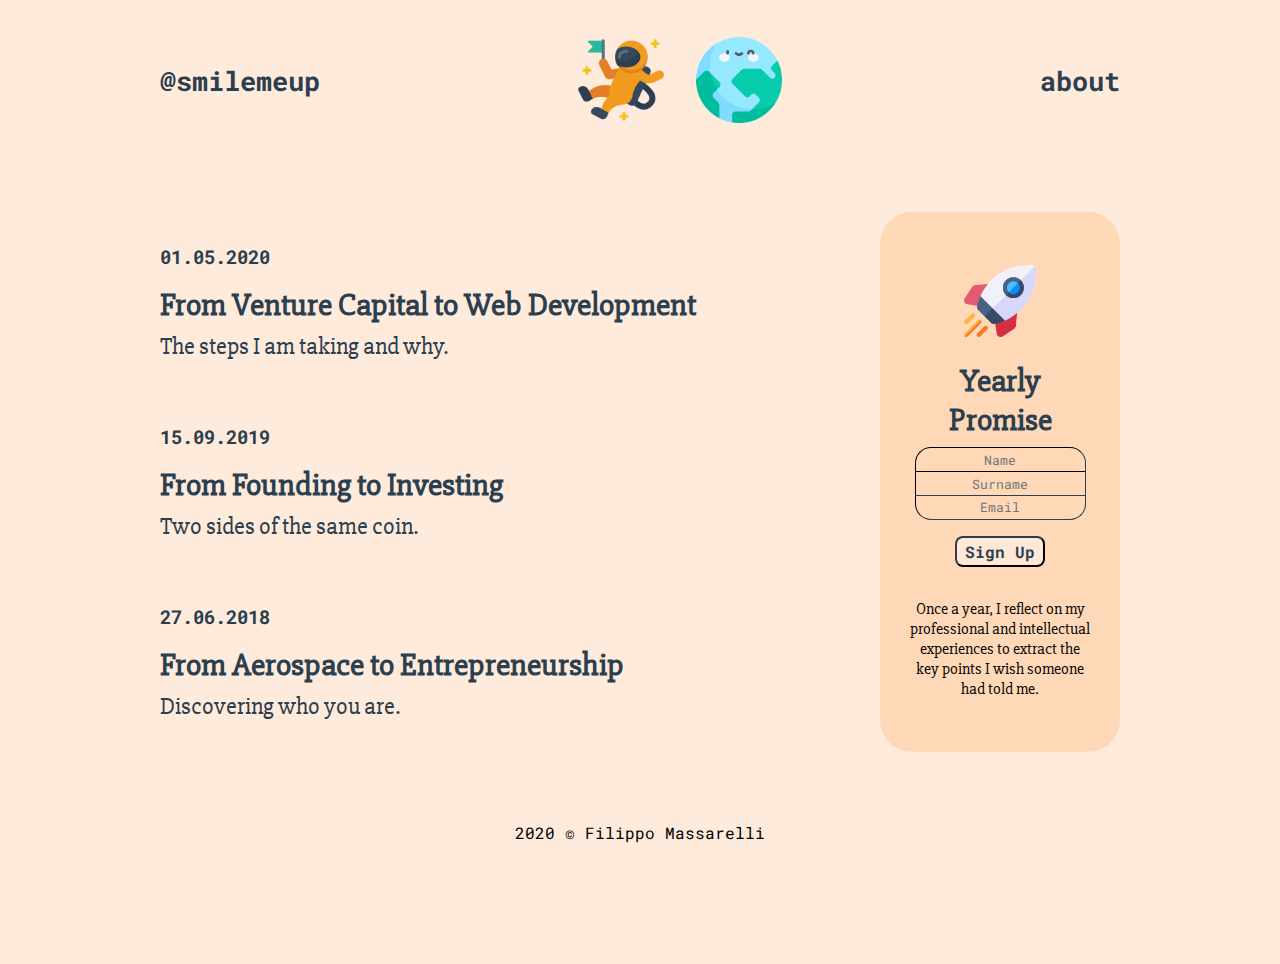
==== index.html @ 7c5bbe66 "make blog site with a responsive (@900vw) grid layout of flexbox component areas. Head area with nav" ====
<!DOCTYPE html>
<html>
  <head>
    <meta charset="utf-8" />
    <title>Home</title>
    <link
      href="https://fonts.googleapis.com/css2?family=Roboto+Mono:wght@300&family=Slabo+27px&display=swap"
      rel="stylesheet"
    />
    <link rel="stylesheet" href="css/styles.css" />
  </head>
  <body>
    <header>
      <a class="navlink" href="https://www.linkedin.com/in/smilemeup/"
        >@smilemeup</a
      >
      <div class="hero">
        <img src="./images/astronaut-nb.png" alt="astro" />
        <img src="./images/earth-nb.png" alt="earth" />
      </div>
      <a class="navlink" href="pages/about.html">about</a>
    </header>
    <main>
      <article class="post-snippet">
        <h3>01.05.2020</h3>
        <a href="./pages/post-1.html"
          ><h1>From Venture Capital to Web Development</h1></a
        >
        <h2>The steps I am taking and why.</h2>
      </article>
      <article class="post-snippet">
        <h3>15.09.2019</h3>
        <a href="./pages/post-2.html"><h1>From Founding to Investing</h1></a>
        <h2>Two sides of the same coin.</h2>
      </article>
      <article class="post-snippet">
        <h3>27.06.2018</h3>
        <a href="./pages/post-3.html"
          ><h1>From Aerospace to Entrepreneurship</h1></a
        >
        <h2>Discovering who you are.</h2>
      </article>
    </main>
    <aside>
      <img
        class="hero"
        src="./images/rocket.png"
        alt=""
        width="72"
        height="72"
      />
      <h1>Yearly Promise</h1>
      <form action="/signup.html" method="post" class="aside">
        <input
          class="input-top"
          type="text"
          name="fName"
          placeholder="Name"
          required
        />
        <input
          class="input-middle"
          type="text"
          name="lName"
          placeholder="Surname"
          required
        />
        <input
          class="input-bottom"
          type="email"
          name="email"
          placeholder="Email"
          required
        />
        <button type="submit" class="cta">Sign Up</button>
      </form>
      <p>
        Once a year, I reflect on my professional and intellectual experiences
        to extract the key points I wish someone had told me.
      </p>
    </aside>
    <footer>
      <p>2020 © Filippo Massarelli</p>
    </footer>
  </body>
</html>
---- css/styles.css ----
/* ----------- Homepage layout */

@import "./layout.css";

/* ----------- Typography */

@import "./typography.css";

/* ----------- Head */

@import "./head.css";

.post-snippet {
  margin: auto 0;
}

.post-snippet h1:hover {
  /* text-decoration: underline;
  text-decoration-color: transparent; */
  color: #e27e05;
}

footer p {
  font-size: 1rem;
  font-family: "Roboto Mono", monospace;
  margin: auto;
}

.cta {
  border-radius: 0.5rem;
  padding: 0.2rem 0.5rem;
  border-color: #2c3f4f;

  background-color: #ffe8d6;
  font-size: 1rem;
  font-family: "Roboto Mono", monospace;
  color: #2c3f4f;
  font-weight: bolder;

  margin: 1rem 0;
}

.cta:hover {
  border-color: #e27e05;
  background-color: #e27e05;
}

.aside {
  display: flex;
  flex-direction: column;
  align-items: center;
}

.aside input {
  padding: 0.15rem 0;
  text-align: center;

  border-width: 0.11rem;
  border-color: #2c3f4f;
  background-color: transparent;

  font-family: "Roboto Mono", monospace;
}

.input-top {
  border-top-left-radius: 1rem;
  border-top-right-radius: 1rem;
  border-bottom: none;
}

.input-bottom {
  border-bottom-left-radius: 1rem;
  border-bottom-right-radius: 1rem;
  border-top: none;
}

aside img {
  height: 15%;
  margin: 1rem;
  z-index: 1;
}
@media (max-width: 900px) {
  aside img {
    width: 10%;
  }
}
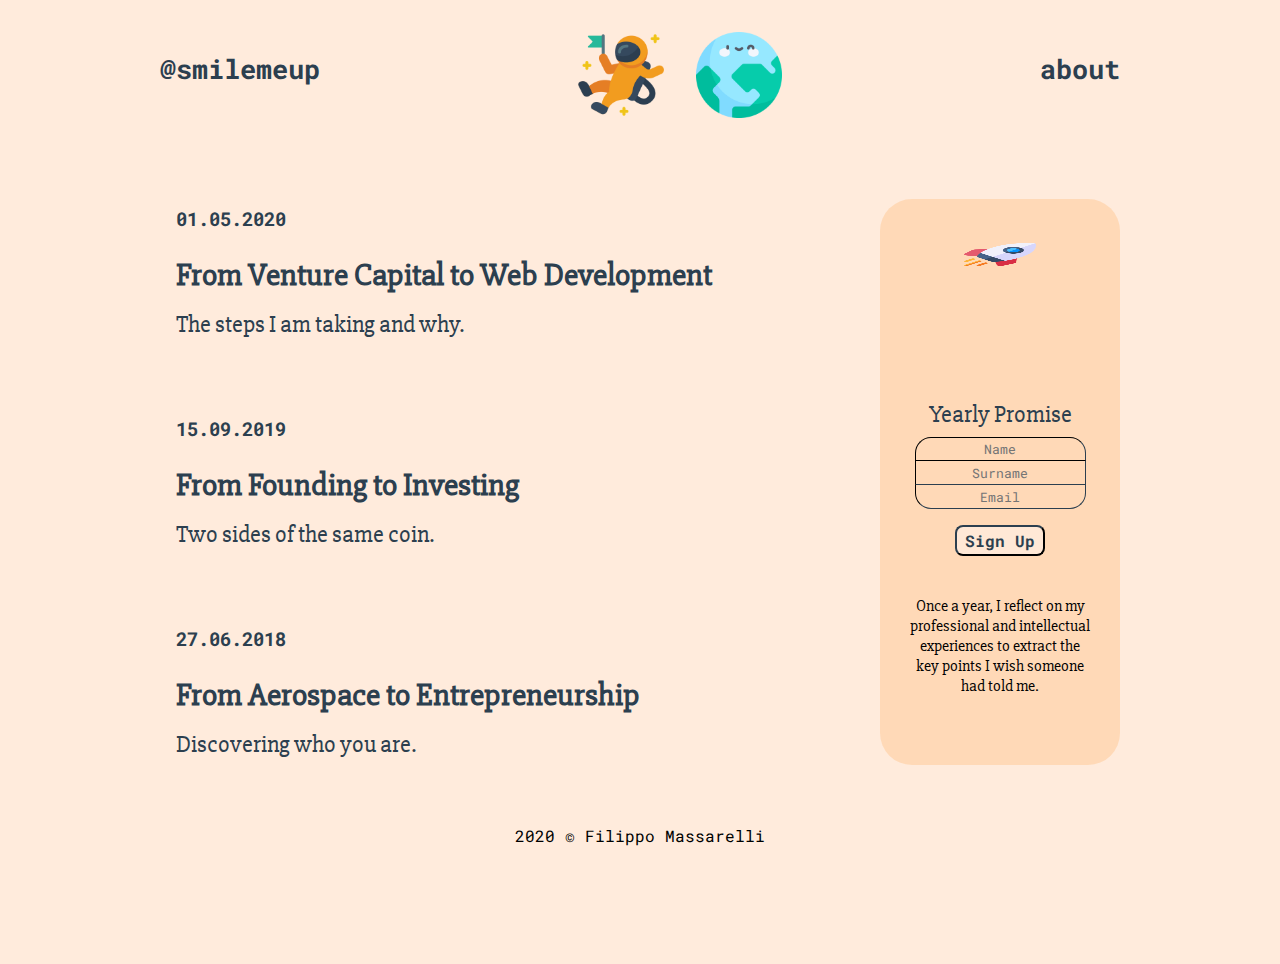
==== commit 2634e2ab: "add card hover effect, change post-snippet color effect, refactor index.html" ====
--- a/index.html
+++ b/index.html
@@ -21,36 +21,28 @@
       <a class="navlink" href="pages/about.html">about</a>
     </header>
     <main>
-      <article class="post-snippet">
+      <a href="./pages/post-1.html" class="post-snippet card">
         <h3>01.05.2020</h3>
-        <a href="./pages/post-1.html"
-          ><h1>From Venture Capital to Web Development</h1></a
-        >
+        <h1>From Venture Capital to Web Development</h1>
         <h2>The steps I am taking and why.</h2>
-      </article>
-      <article class="post-snippet">
+      </a>
+
+      <a href="./pages/post-2.html" class="post-snippet card">
         <h3>15.09.2019</h3>
-        <a href="./pages/post-2.html"><h1>From Founding to Investing</h1></a>
+        <h1>From Founding to Investing</h1>
         <h2>Two sides of the same coin.</h2>
-      </article>
-      <article class="post-snippet">
+      </a>
+      <a href="./pages/post-3.html" class="post-snippet card">
         <h3>27.06.2018</h3>
-        <a href="./pages/post-3.html"
-          ><h1>From Aerospace to Entrepreneurship</h1></a
-        >
+        <h1>From Aerospace to Entrepreneurship</h1>
         <h2>Discovering who you are.</h2>
-      </article>
+      </a>
     </main>
     <aside>
-      <img
-        class="hero"
-        src="./images/rocket.png"
-        alt=""
-        width="72"
-        height="72"
-      />
-      <h1>Yearly Promise</h1>
+      <img src="./images/rocket.png" alt="" width="72" height="72" />
+
       <form action="/signup.html" method="post" class="aside">
+        <h2>Yearly Promise</h2>
         <input
           class="input-top"
           type="text"
--- a/css/styles.css
+++ b/css/styles.css
@@ -10,14 +10,23 @@
 
 @import "./head.css";
 
-.post-snippet {
+.card {
   margin: auto 0;
+  display: flex;
+  flex-direction: column;
+  align-items: flex-start;
+  justify-content: center;
+
+  border-radius: 2em;
+  padding: 1em;
 }
 
-.post-snippet h1:hover {
-  /* text-decoration: underline;
-  text-decoration-color: transparent; */
-  color: #e27e05;
+.card:hover {
+  transform: translateY(-5px) scale(1.005) translateZ(0);
+  box-shadow: 0 24px 36px rgba(0, 0, 0, 0.11),
+    0 24px 46px var(--box-shadow-color);
+
+  background-color: #ff8e162f;
 }
 
 footer p {
